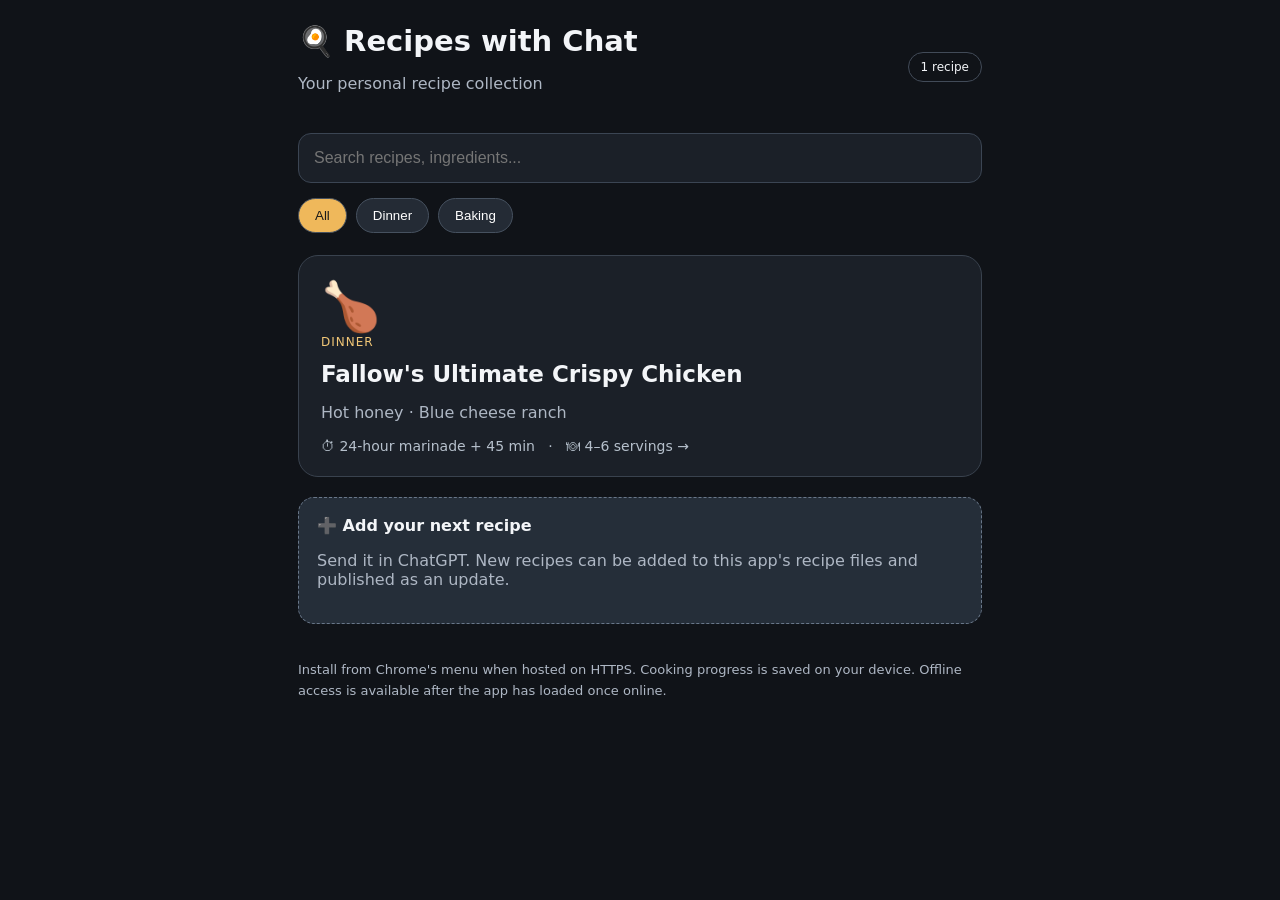
==== index.html @ 6983b6b9 "Publish Recipes with Chat installable offline recipe app" ====
<!doctype html><html lang="en"><head><meta charset="utf-8"><meta name="viewport" content="width=device-width,initial-scale=1"><meta name="theme-color" content="#171b21"><link rel="manifest" href="manifest.webmanifest"><meta name="apple-mobile-web-app-title" content="Recipes with Chat"><link rel="apple-touch-icon" href="icon-192.png"><link rel="icon" href="icon-192.png"><title>Recipes with Chat</title><style>
:root{color-scheme:dark;font-family:system-ui,Arial}*{box-sizing:border-box}body{margin:0;background:#101318;color:#f3f5f8}main{max-width:720px;margin:auto;padding:24px 18px 100px}.top{display:flex;align-items:center;justify-content:space-between}.brand{font-size:29px;font-weight:800}.sub{color:#aeb7c4}.pill{border:1px solid #424b58;border-radius:24px;padding:7px 12px;font-size:12px}input{width:100%;background:#1b2028;color:white;border:1px solid #3b4553;border-radius:13px;padding:15px;font-size:16px;margin:24px 0 15px}.filters{display:flex;gap:9px;margin-bottom:22px}.filters button{border:1px solid #46515f;border-radius:20px;background:#242b35;color:white;padding:9px 16px}.filters button.active{background:#efb85b;color:#191919}.card{display:block;background:#1b2028;border:1px solid #39424e;border-radius:20px;padding:22px;text-decoration:none;color:inherit;margin-bottom:16px}.card h2{margin:12px 0 8px;font-size:23px}.emoji{font-size:48px}.meta{color:#b6c0cc;font-size:14px}.tag{color:#f2c777;font-size:12px;text-transform:uppercase;letter-spacing:1px}footer{color:#aeb7c4;font-size:13px;margin-top:36px;line-height:1.6}.empty{padding:28px;text-align:center;color:#adb6c3}.add{background:#252e39;border:1px dashed #697789;border-radius:16px;padding:18px;margin-top:20px}</style></head><body><main><div class="top"><div><div class="brand">🍳 Recipes with Chat</div><p class="sub">Your personal recipe collection</p></div><span class="pill" id="count">1 recipe</span></div><input id="search" placeholder="Search recipes, ingredients..." aria-label="Search recipes"><div class="filters"><button class="active" data-filter="All">All</button><button data-filter="Dinner">Dinner</button><button data-filter="Baking">Baking</button></div><section id="list"></section><div class="add"><strong>➕ Add your next recipe</strong><p class="sub">Send it in ChatGPT. New recipes can be added to this app's recipe files and published as an update.</p></div><footer>Install from Chrome's menu when hosted on HTTPS. Cooking progress is saved on your device. Offline access is available after the app has loaded once online.</footer></main><script>
let recipes=[],filter='All';const list=document.getElementById('list'),search=document.getElementById('search');
function draw(){let q=search.value.toLowerCase();let found=recipes.filter(r=>(filter==='All'||r.category===filter)&&[r.title,r.subtitle,r.category,...r.tags].join(' ').toLowerCase().includes(q));list.innerHTML=found.length?found.map(r=>`<a class="card" href="${r.url}"><div class="emoji">🍗</div><div class="tag">${r.category}</div><h2>${r.title}</h2><p class="sub">${r.subtitle}</p><div class="meta">⏱ ${r.time} &nbsp; · &nbsp; 🍽 ${r.servings} servings →</div></a>`).join(''):'<div class="empty">No recipes found.</div>';document.getElementById('count').textContent=recipes.length+' '+(recipes.length===1?'recipe':'recipes')}
fetch('recipes.json').then(r=>r.json()).then(r=>{recipes=r;draw()}).catch(()=>list.innerHTML='<div class="empty">Recipes could not load. Please reload when online.</div>');
search.addEventListener('input',draw);document.querySelectorAll('[data-filter]').forEach(b=>b.onclick=()=>{filter=b.dataset.filter;document.querySelectorAll('[data-filter]').forEach(x=>x.classList.toggle('active',x===b));draw()});
if('serviceWorker'in navigator)navigator.serviceWorker.register('./sw.js').catch(()=>{});
</script></body></html>
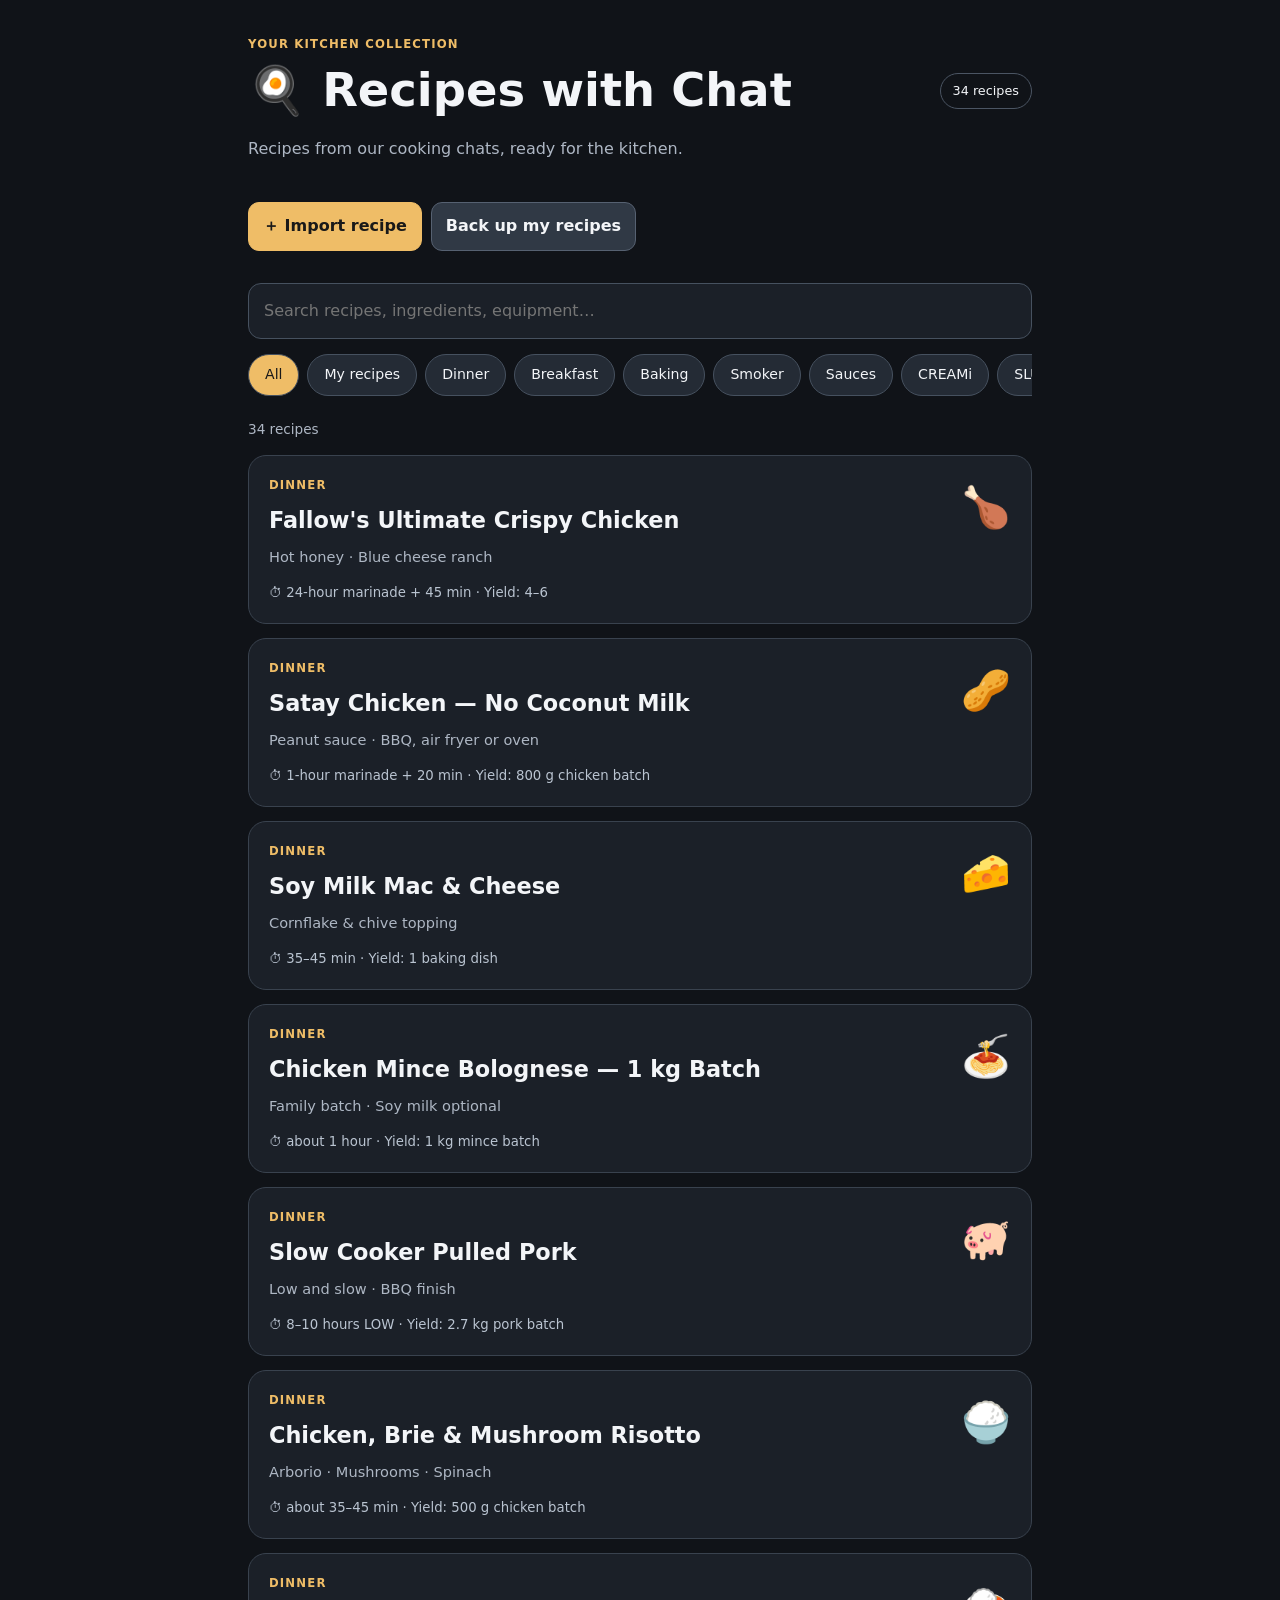
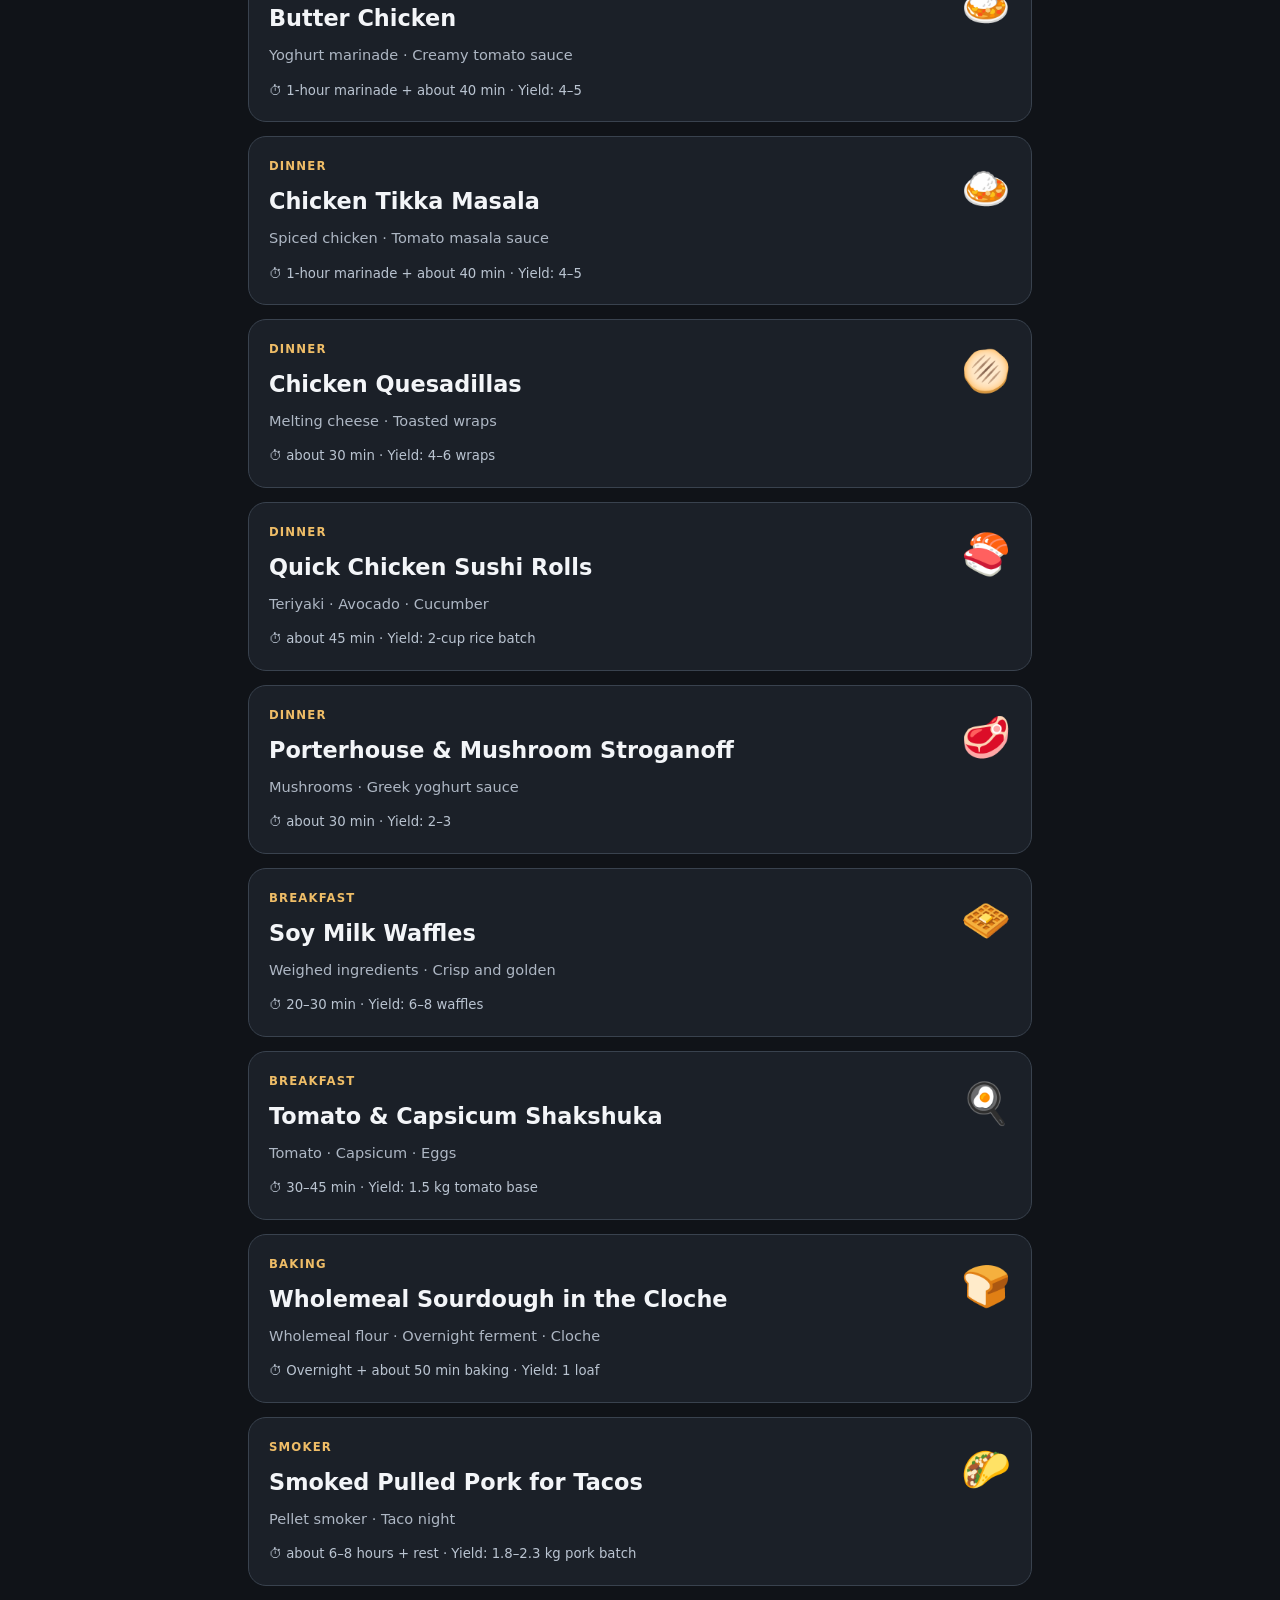
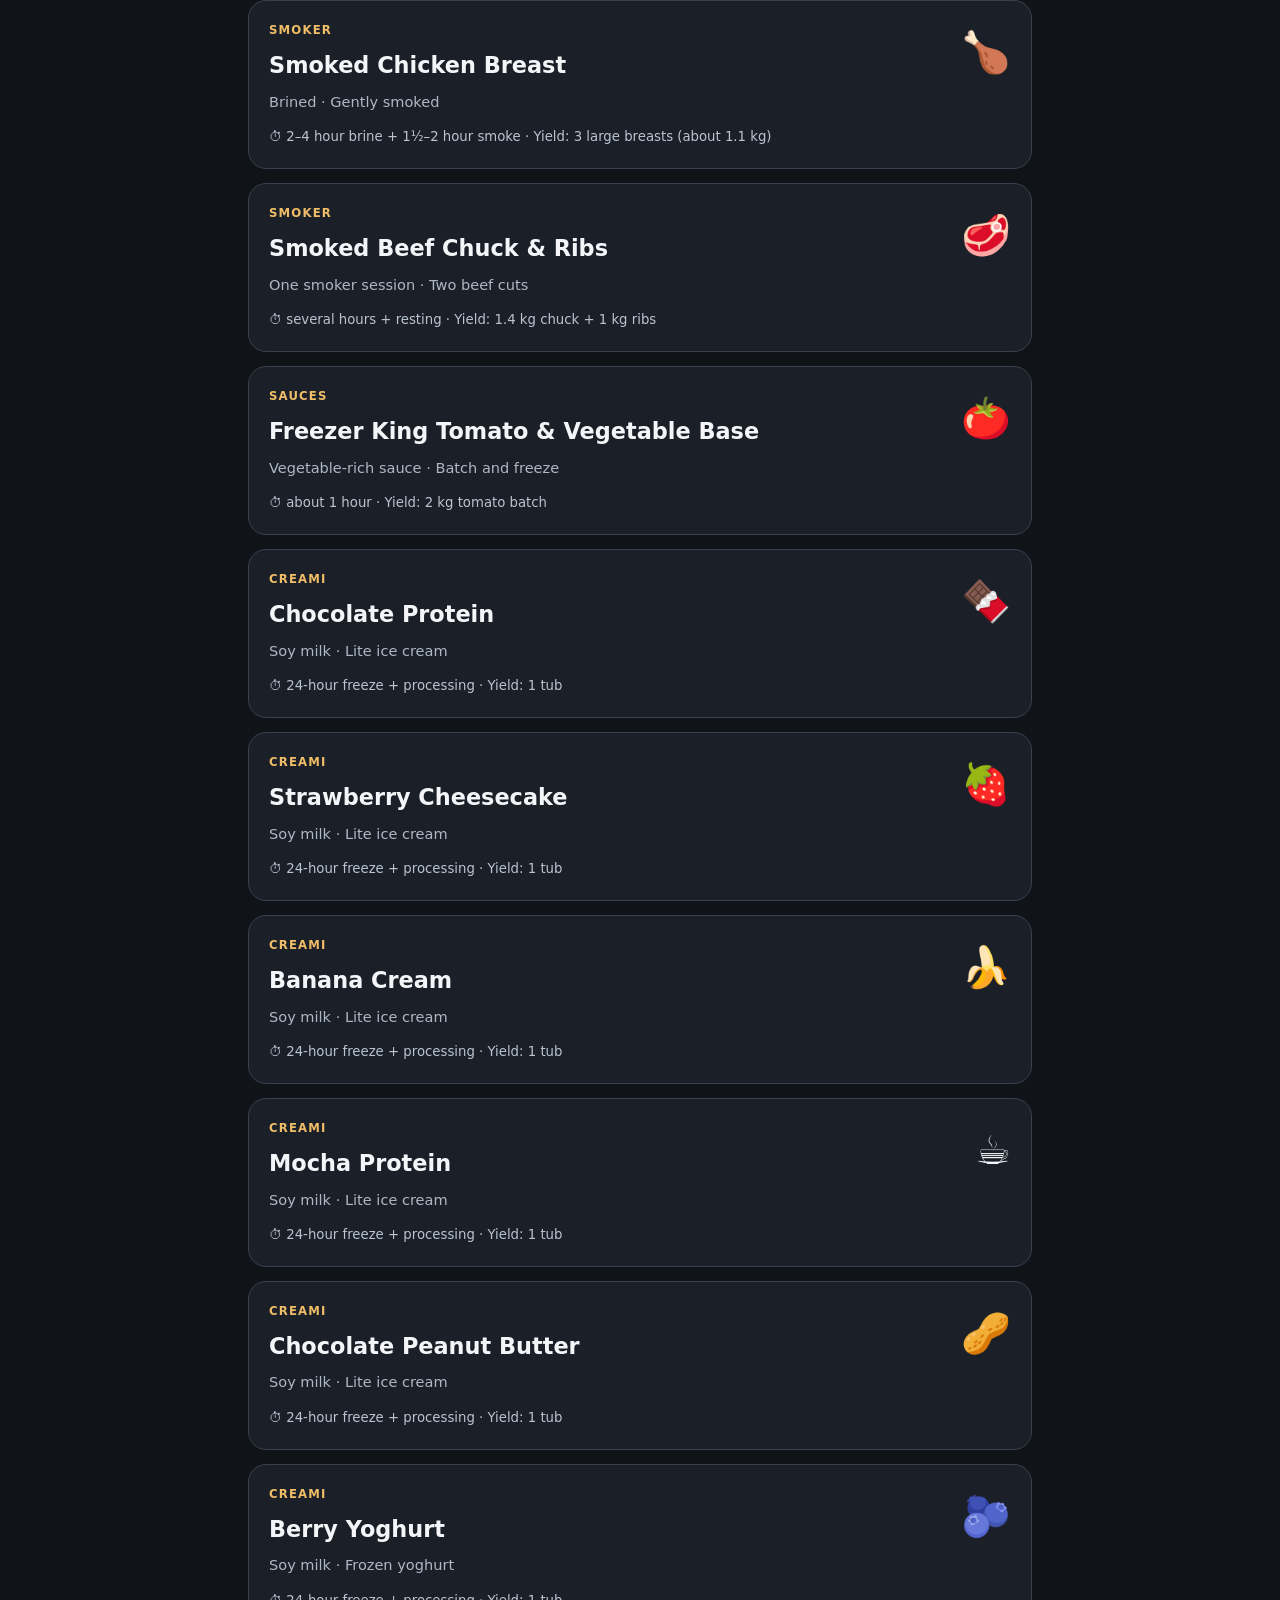
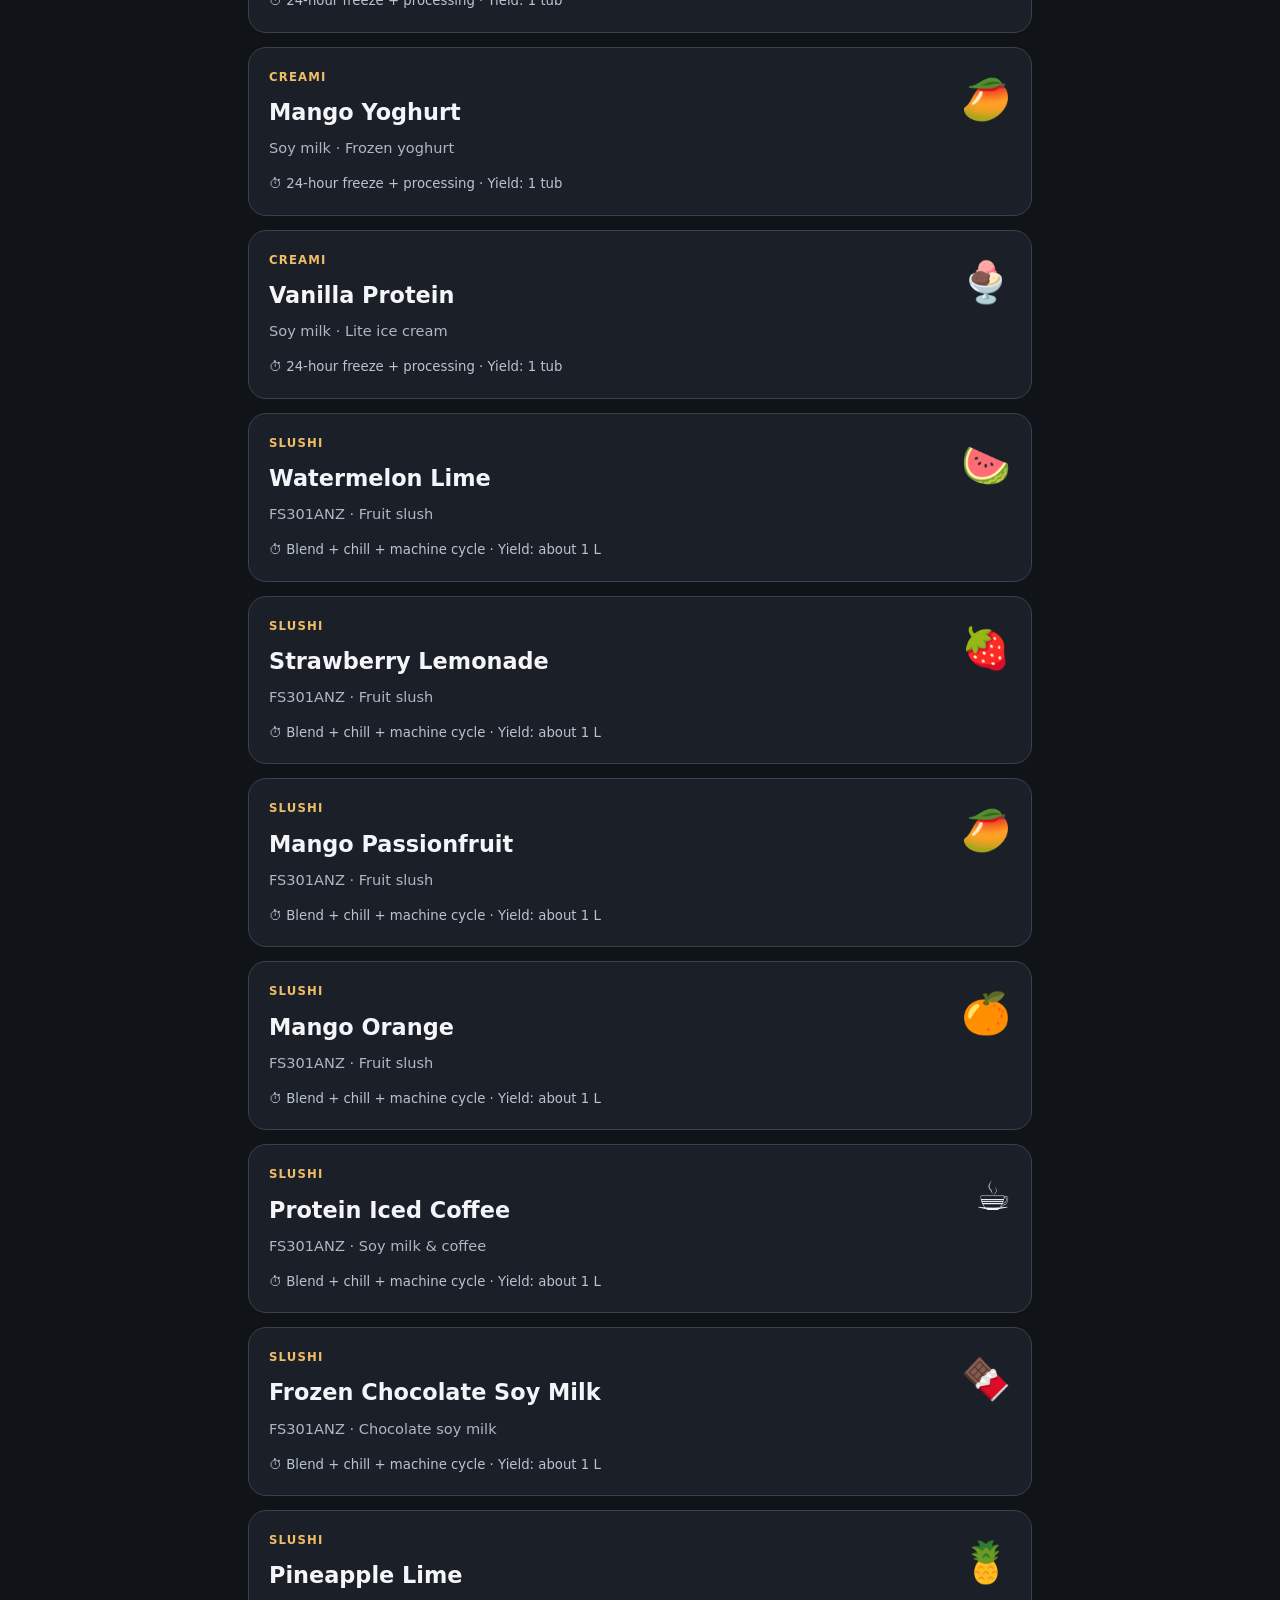
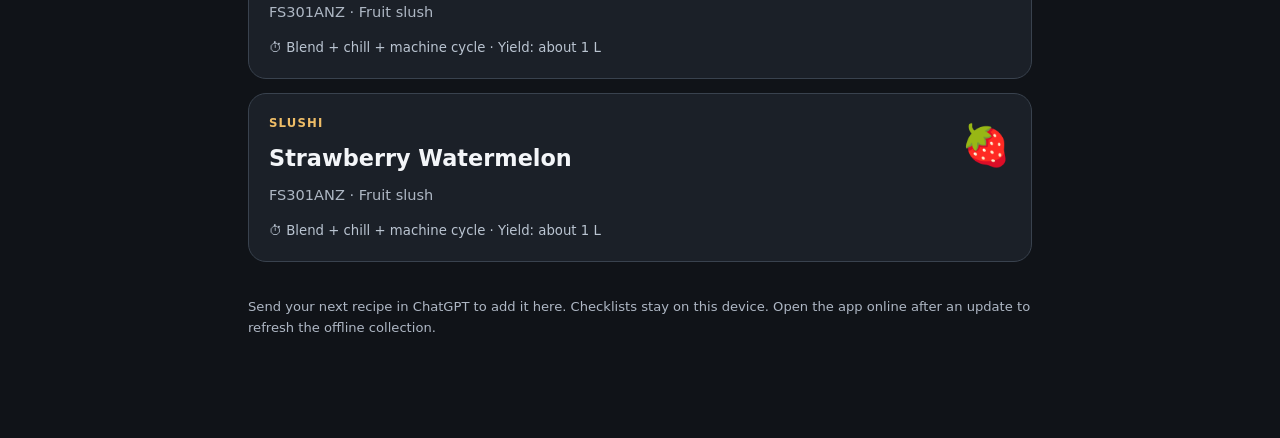
==== commit 0b9324f3: "Add 33 shared recipes and private on-device recipe imports with backups" ====
--- a/index.html
+++ b/index.html
@@ -1,8 +1 @@
-<!doctype html><html lang="en"><head><meta charset="utf-8"><meta name="viewport" content="width=device-width,initial-scale=1"><meta name="theme-color" content="#171b21"><link rel="manifest" href="manifest.webmanifest"><meta name="apple-mobile-web-app-title" content="Recipes with Chat"><link rel="apple-touch-icon" href="icon-192.png"><link rel="icon" href="icon-192.png"><title>Recipes with Chat</title><style>
-:root{color-scheme:dark;font-family:system-ui,Arial}*{box-sizing:border-box}body{margin:0;background:#101318;color:#f3f5f8}main{max-width:720px;margin:auto;padding:24px 18px 100px}.top{display:flex;align-items:center;justify-content:space-between}.brand{font-size:29px;font-weight:800}.sub{color:#aeb7c4}.pill{border:1px solid #424b58;border-radius:24px;padding:7px 12px;font-size:12px}input{width:100%;background:#1b2028;color:white;border:1px solid #3b4553;border-radius:13px;padding:15px;font-size:16px;margin:24px 0 15px}.filters{display:flex;gap:9px;margin-bottom:22px}.filters button{border:1px solid #46515f;border-radius:20px;background:#242b35;color:white;padding:9px 16px}.filters button.active{background:#efb85b;color:#191919}.card{display:block;background:#1b2028;border:1px solid #39424e;border-radius:20px;padding:22px;text-decoration:none;color:inherit;margin-bottom:16px}.card h2{margin:12px 0 8px;font-size:23px}.emoji{font-size:48px}.meta{color:#b6c0cc;font-size:14px}.tag{color:#f2c777;font-size:12px;text-transform:uppercase;letter-spacing:1px}footer{color:#aeb7c4;font-size:13px;margin-top:36px;line-height:1.6}.empty{padding:28px;text-align:center;color:#adb6c3}.add{background:#252e39;border:1px dashed #697789;border-radius:16px;padding:18px;margin-top:20px}</style></head><body><main><div class="top"><div><div class="brand">🍳 Recipes with Chat</div><p class="sub">Your personal recipe collection</p></div><span class="pill" id="count">1 recipe</span></div><input id="search" placeholder="Search recipes, ingredients..." aria-label="Search recipes"><div class="filters"><button class="active" data-filter="All">All</button><button data-filter="Dinner">Dinner</button><button data-filter="Baking">Baking</button></div><section id="list"></section><div class="add"><strong>➕ Add your next recipe</strong><p class="sub">Send it in ChatGPT. New recipes can be added to this app's recipe files and published as an update.</p></div><footer>Install from Chrome's menu when hosted on HTTPS. Cooking progress is saved on your device. Offline access is available after the app has loaded once online.</footer></main><script>
-let recipes=[],filter='All';const list=document.getElementById('list'),search=document.getElementById('search');
-function draw(){let q=search.value.toLowerCase();let found=recipes.filter(r=>(filter==='All'||r.category===filter)&&[r.title,r.subtitle,r.category,...r.tags].join(' ').toLowerCase().includes(q));list.innerHTML=found.length?found.map(r=>`<a class="card" href="${r.url}"><div class="emoji">🍗</div><div class="tag">${r.category}</div><h2>${r.title}</h2><p class="sub">${r.subtitle}</p><div class="meta">⏱ ${r.time} &nbsp; · &nbsp; 🍽 ${r.servings} servings →</div></a>`).join(''):'<div class="empty">No recipes found.</div>';document.getElementById('count').textContent=recipes.length+' '+(recipes.length===1?'recipe':'recipes')}
-fetch('recipes.json').then(r=>r.json()).then(r=>{recipes=r;draw()}).catch(()=>list.innerHTML='<div class="empty">Recipes could not load. Please reload when online.</div>');
-search.addEventListener('input',draw);document.querySelectorAll('[data-filter]').forEach(b=>b.onclick=()=>{filter=b.dataset.filter;document.querySelectorAll('[data-filter]').forEach(x=>x.classList.toggle('active',x===b));draw()});
-if('serviceWorker'in navigator)navigator.serviceWorker.register('./sw.js').catch(()=>{});
-</script></body></html>+<!doctype html><html lang="en-AU"><head><meta charset="utf-8"><meta name="viewport" content="width=device-width,initial-scale=1"><meta name="theme-color" content="#171b21"><link rel="manifest" href="manifest.webmanifest"><meta name="apple-mobile-web-app-title" content="Recipes with Chat"><link rel="apple-touch-icon" href="icon-192.png"><link rel="icon" href="icon-192.png"><title>Recipes with Chat</title><link rel="stylesheet" href="app.css"></head><body><main class="collection"><header><div class="eyebrow">YOUR KITCHEN COLLECTION</div><div class="top"><h1>🍳 Recipes with Chat</h1><span class="pill" id="count">Loading…</span></div><p class="muted">Recipes from our cooking chats, ready for the kitchen.</p></header><div class="toolbar collection-tools"><button class="btn primary" id="openImport">＋ Import recipe</button><button class="btn" id="exportRecipes">Back up my recipes</button></div><p class="note" id="localStatus" aria-live="polite"></p><button id="installApp" class="btn primary" hidden>Install Recipes with Chat</button><label class="sr-only" for="search">Search recipes and ingredients</label><input type="search" id="search" placeholder="Search recipes, ingredients, equipment…"><div id="filters" class="filters" aria-label="Recipe categories"></div><p id="results" class="muted result-count" aria-live="polite"></p><section id="list" aria-label="Recipes"></section><footer>Send your next recipe in ChatGPT to add it here. Checklists stay on this device. Open the app online after an update to refresh the offline collection.</footer></main><dialog id="importDialog" aria-labelledby="importTitle"><div class="dialog-top"><h2 id="importTitle">Add your own recipes</h2><button type="button" class="btn" id="closeImport" aria-label="Close import dialog">✕</button></div><p>Ask ChatGPT for a recipe file, then import it here. Your recipes stay in this browser on this device.</p><div class="toolbar"><button type="button" class="btn primary" id="copyPrompt">Copy ChatGPT prompt</button><button type="button" class="btn" id="showPrompt">View prompt</button></div><textarea id="promptText" class="prompt-text" readonly aria-label="ChatGPT recipe format prompt" hidden></textarea><p class="note" id="promptStatus" aria-live="polite"></p><label class="field-label" for="recipeFile">Choose a recipe file (.json or .txt, up to 2 MB)</label><input id="recipeFile" type="file" accept=".json,.txt,application/json,text/plain"><label class="field-label" for="recipePaste">Or paste the recipe JSON</label><textarea id="recipePaste" placeholder="Paste the JSON from ChatGPT here…" spellcheck="false"></textarea><div class="toolbar"><button type="button" class="btn" id="previewImport">Preview recipes</button><button type="button" class="btn primary" id="confirmImport" disabled>Add to this device</button></div><div id="importPreview" class="import-preview" aria-live="polite"></div><p class="note">Existing titles are skipped. To keep a variation, give it a different title. Use Back up my recipes before clearing browser data or moving devices. Imports and backups contain text only; no recipes are sent to a server.</p></dialog><script src="recipe-store.js" defer></script><script src="collection.js" defer></script></body></html>
--- a/app.css
+++ b/app.css
@@ -0,0 +1,2 @@
+:root{color-scheme:dark;--bg:#101318;--card:#1b2028;--line:#39424e;--muted:#aeb7c4;--accent:#efbd67;--green:#86d5ad;font-family:system-ui,-apple-system,Segoe UI,sans-serif}*{box-sizing:border-box}body{margin:0;background:var(--bg);color:#f3f5f8;line-height:1.55}main{max-width:820px;margin:auto;padding:25px 18px 100px}header{padding:10px 0 18px}.top{display:flex;align-items:center;gap:14px;justify-content:space-between}h1{font-size:clamp(1.8rem,5.5vw,2.9rem);line-height:1.12;margin:12px 0}h2{font-size:1.45rem;margin:28px 0 14px}h3{font-size:1.1rem;margin:0}p{margin:8px 0 14px}a{color:var(--accent)}.muted,footer{color:var(--muted)}.eyebrow,.tag{font-size:.73rem;letter-spacing:.1em;color:var(--accent);text-transform:uppercase;font-weight:700}.pill{border:1px solid #4b5563;border-radius:24px;padding:7px 12px;font-size:.8rem;white-space:nowrap}.chips{display:flex;gap:8px;flex-wrap:wrap;margin:18px 0}.chip{background:#2b303a;border-radius:24px;padding:6px 12px;font-size:.83rem}input[type=search]{width:100%;background:var(--card);color:inherit;border:1px solid #46515f;border-radius:13px;padding:15px;font:inherit;margin:18px 0 15px}.filters{display:flex;gap:8px;overflow-x:auto;padding:0 0 8px;scrollbar-width:thin}.filters button{border:1px solid #46515f;border-radius:22px;background:#242b35;color:inherit;padding:9px 16px;white-space:nowrap;font:inherit;font-size:.88rem}.filters button[aria-pressed=true]{background:var(--accent);color:#191919}.card{display:block;background:var(--card);border:1px solid var(--line);border-radius:18px;padding:20px;text-decoration:none;color:inherit;margin-bottom:14px}.card:hover{border-color:var(--accent)}.card h2{margin:9px 0 7px;font-size:1.4rem}.card p{font-size:.91rem}.emoji{font-size:2.5rem;float:right;margin-left:15px}.meta{color:#bac4d1;font-size:.83rem}.result-count{font-size:.85rem;margin:15px 0}.empty,.error{padding:28px;border:1px solid var(--line);border-radius:16px;color:var(--muted)}footer{font-size:.82rem;margin:35px 0 0}.btn{border:1px solid #566171;border-radius:11px;background:#303945;color:inherit;padding:11px 14px;font:inherit;font-weight:650;cursor:pointer}.btn.primary{background:var(--accent);color:#191919;border-color:var(--accent)}.btn.active{background:#29533f;border-color:var(--green)}button:disabled{opacity:.6}.toolbar{display:flex;gap:9px;flex-wrap:wrap}.panel,.step,details{background:var(--card);border:1px solid var(--line);border-radius:16px;padding:18px;margin:14px 0}.note{font-size:.85rem;color:var(--muted)}.provenance{border-left:3px solid var(--accent);padding:12px 16px;background:#25231f;border-radius:0 12px 12px 0}.provenance p:last-child{margin-bottom:0}details{padding:0}summary{padding:15px 18px;cursor:pointer;font-weight:700}.ingredients{list-style:none;padding:0 18px 15px;margin:0}.ingredients li{border-top:1px solid #303945;padding:10px 0}.ingredients label,.step-check{display:flex;gap:12px;align-items:flex-start;cursor:pointer}input[type=checkbox]{width:22px;height:22px;accent-color:var(--green);flex-shrink:0;margin:2px 0 0}input:checked+span{color:var(--muted);text-decoration:line-through}.stephead{display:flex;gap:12px;align-items:center;margin-bottom:10px}.num{display:grid;place-items:center;width:35px;height:35px;flex-shrink:0;background:#383124;color:var(--accent);border-radius:10px;font-weight:800}.step.done{border-color:#4b8e6b}.step.done .num{background:#24513d;color:var(--green)}.step-check{margin-top:16px;font-size:.9rem}.timer-controls{display:flex;gap:10px;align-items:center;flex-wrap:wrap}.time{font-size:1.9rem;font-weight:750;font-variant-numeric:tabular-nums}.timer-input{background:#101318;border:1px solid #566171;border-radius:8px;color:inherit;padding:8px;font:inherit;width:80px}.bottom{position:fixed;bottom:0;left:0;right:0;background:#171b21f5;border-top:1px solid var(--line);padding:12px 18px;display:flex;gap:14px;align-items:center;justify-content:center;font-size:.85rem}.bar{height:7px;background:#343b46;border-radius:8px;width:min(45vw,350px);overflow:hidden}.bar>div{height:100%;width:0;background:var(--green);transition:width .2s}.sr-only{position:absolute;width:1px;height:1px;overflow:hidden;clip:rect(0,0,0,0)}[hidden]{display:none!important}@media(max-width:450px){.top{align-items:flex-start}.top h1{font-size:1.8rem}.pill{margin-top:14px;padding:6px 8px;font-size:.7rem}.card{padding:17px}.card h2{font-size:1.25rem}}@media print{body{background:white;color:black}main{padding:0;max-width:none}.toolbar,.bottom,.timer-panel,.back,.step-check{display:none}.panel,.step,details{background:white;border-color:#aaa;break-inside:avoid}.muted,.note{color:#444}.provenance{background:white}.ingredients input{display:none}.ingredients label{display:block}.ingredients li{padding:4px}h1{font-size:26px}a{color:black}}
+.collection-tools{margin:8px 0 0}.field-label{display:block;font-size:.9rem;font-weight:650;margin:20px 0 8px}dialog{color:#f3f5f8;background:#171b21;border:1px solid #566171;border-radius:20px;padding:23px;max-width:650px;width:calc(100% - 28px);max-height:90dvh;overflow-y:auto}dialog::backdrop{background:#000a}.dialog-top{display:flex;align-items:center;justify-content:space-between;gap:12px}.dialog-top h2{margin:0}dialog textarea{display:block;width:100%;min-height:150px;border:1px solid #566171;border-radius:12px;background:#101318;color:inherit;padding:12px;font:13px/1.5 ui-monospace,monospace;resize:vertical;margin-bottom:14px}dialog input[type=file]{max-width:100%;font:inherit;font-size:.86rem}dialog input::file-selector-button{background:#303945;color:white;border:1px solid #566171;border-radius:8px;padding:10px;margin-right:10px}.import-preview{margin:16px 0}.import-preview ul{padding-left:20px}.local-tag{color:var(--green)}@media print{dialog{display:none}}
